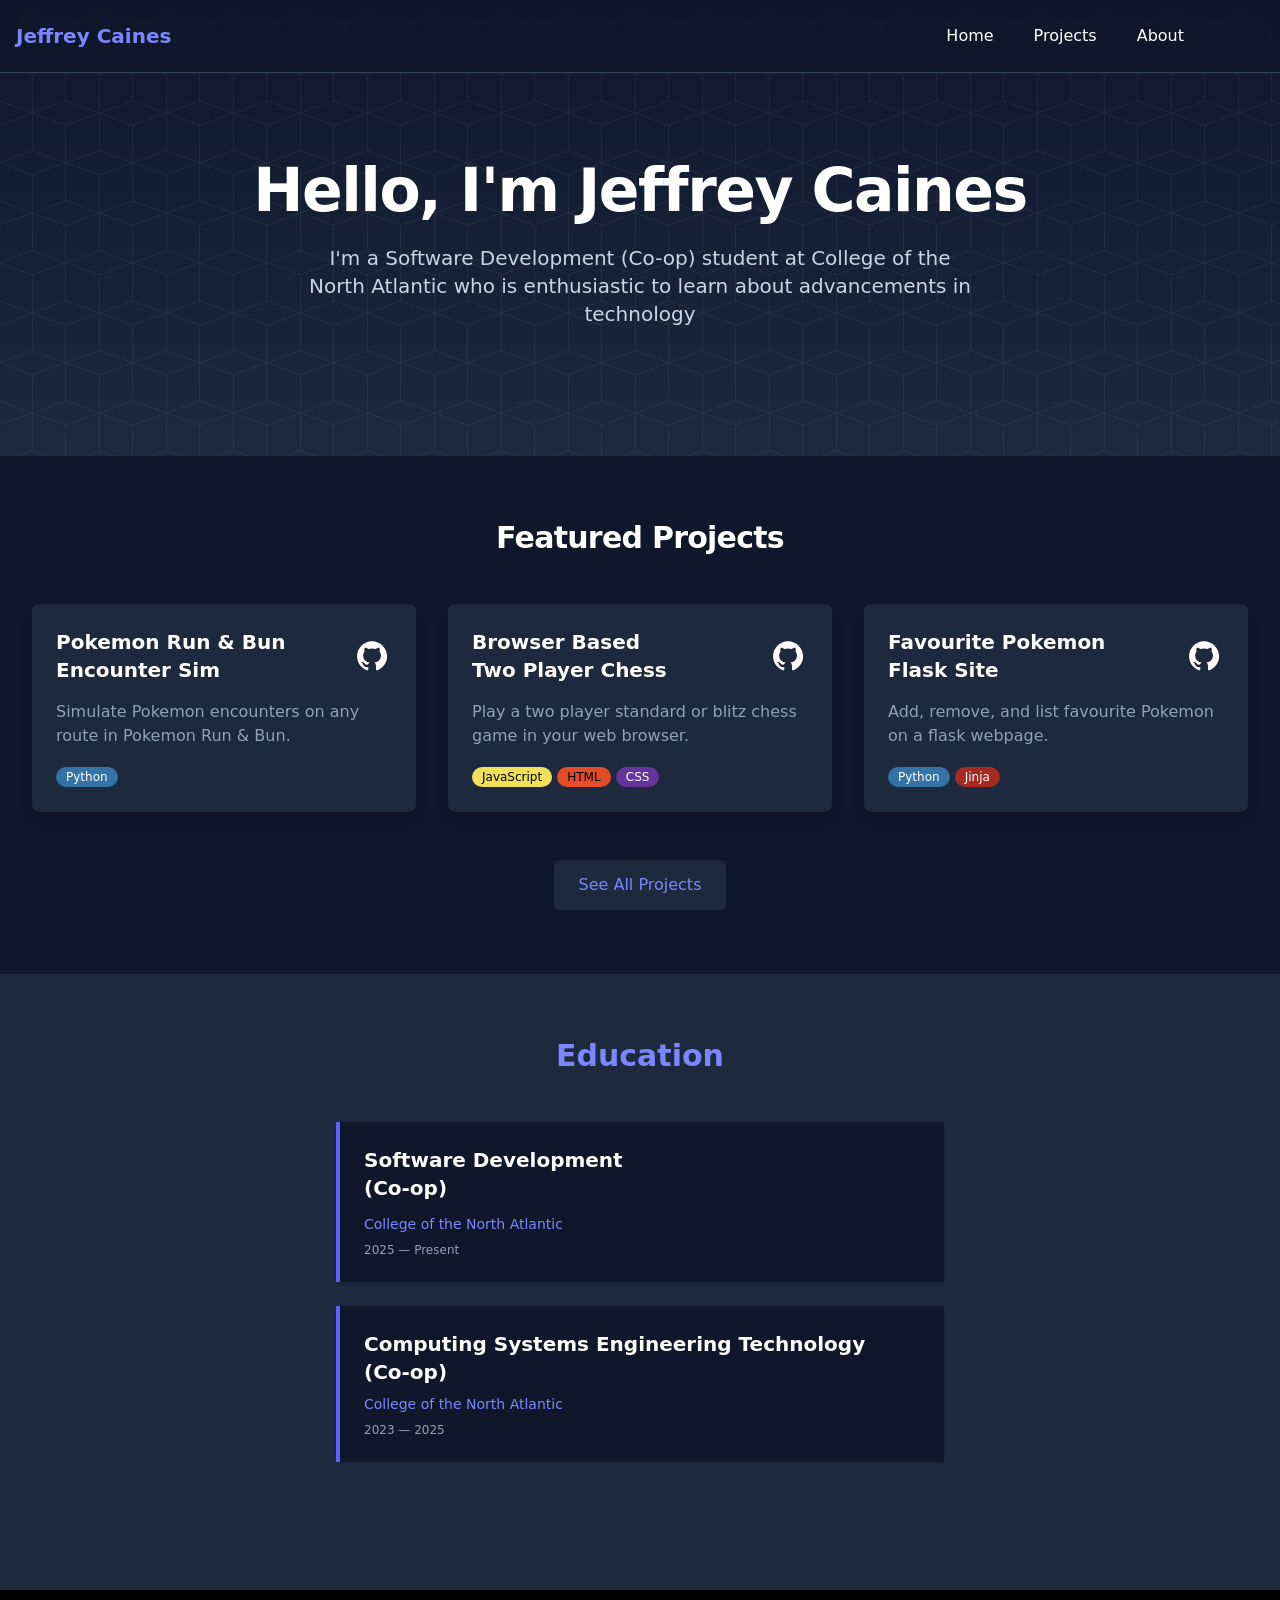
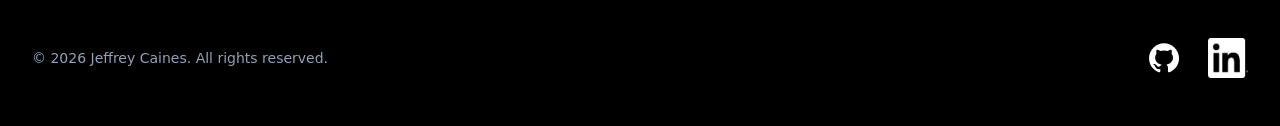
==== index.html @ e4be2f66 "Initial commit" ====
<!DOCTYPE html>
<html lang="en">
<head>
    <meta charset="UTF-8">
    <meta name="viewport" content="width=device-width, initial-scale=1.0">
    <title>Jeffrey Caines - Developer</title>
    <link href="./src/output.css" rel="stylesheet">
</head>
<body class="bg-slate-800 font-sans antialiased">
    <!-- Navigation -->
    <nav class="fixed top-0 z-50 w-full border-b backdrop-blur border-slate-700 bg-slate-900/80">
        <div class="mx-auto flex max-w-7xl items-center justify-between p-4">
            <a href="/" class="text-xl font-bold text-indigo-400">Jeffrey Caines</a>
            <button type="button" id="mobile-menu-toggle" class="inline-flex items-center justify-center rounded-md w-10 h-10 p-2 text-slate-400 hover:bg-slate-800 md:hidden">
                <svg class="h-5 w-5" fill="none" viewBox="0 0 24 24" stroke-width="1.5" stroke="currentColor"><path stroke-linecap="round" stroke-linejoin="round" d="M3.75 6.75h16.5M3.75 12h16.5m-16.5 5.25h16.5" aria-label="Open Mobile Navigation Menu"></path></svg>
            </button>
            <div class="hidden w-full md:block md:w-auto" id="mobile-menu">
                <ul class="font-medium flex flex-col p-4 border rounded-lg shadow-sm  border-slate-700 md:p-0 md:flex-row md:mr-16 md:items-center md:border-none md:shadow-none">
                    <li><a href="/"         class="block py-2 pl-2 rounded mx-4 text-white hover:bg-slate-800 hover:text-indigo-500">Home</a></li>
                    <li><a href="/projects" class="block py-2 pl-2 rounded mx-4 text-white hover:bg-slate-800 hover:text-indigo-500">Projects</a></li>
                    <li><a href="/about"    class="block py-2 pl-2 rounded mx-4 text-white hover:bg-slate-800 hover:text-indigo-500">About</a></li>
                    <!-- <li><a href="/resume"   class="block py-2 pl-2 rounded mx-4 text-white hover:bg-slate-800 hover:text-indigo-500">Resume</a></li> -->
                </ul>
            </div>
        </div>
    </nav>

    <!-- Hero Section -->
    <section class="relative overflow-hidden pt-32 pb-16 md:pt-40 md:pb-24 bg-gradient-to-b from-slate-900 to-slate-800">
        <div class="absolute inset-0 bg-hero-pattern opacity-30"></div>
        <div class="relative max-w-7xl mx-auto px-4 sm:px-6 lg:px-8 text-center">
            <h1 class="text-4xl font-extrabold tracking-tight md:text-5xl lg:text-6xl text-white mb-6">Hello, I'm Jeffrey Caines</h1>
            <p class="max-w-2xl mx-auto text-xl text-slate-300 mb-8">I'm a Software Development (Co-op) student at College of the North Atlantic who is enthusiastic to learn about advancements in technology</p>
        </div>
    </section>

    <!-- Featured Projects Preview -->
    <section class="py-16 bg-slate-900">
        <div class="max-w-7xl mx-auto px-4 sm:px-6 lg:px-8">
            <h2 class="text-center text-3xl font-bold tracking-tight text-white mb-12">Featured Projects</h2>
            <div class="grid grid-cols-1 gap-8 sm:grid-cols-2 lg:grid-cols-3">
                <!-- Project 1 -->
                <article class="flex flex-col rounded-lg shadow-lg overflow-hidden bg-slate-800 hover:shadow-xl transition-shadow duration-300">
                    <div class="p-6 flex-1">
                        <div class="flex items-center justify-between mb-4">
                            <h3 class="text-xl font-semibold text-white">Pokemon Run & Bun<br>Encounter Sim</h3>
                            <a href="https://github.com/JeffreyCaines/RnB-Encounter-Sim" target="_blank" rel="noopener noreferrer" aria-label="View on GitHub">
                                <img class="w-10 h-10" src="assets/GitHub_Invertocat_White_Clearspace.svg"></img>
                            </a>
                        </div>
                        <p class="text-slate-400 mb-4">Simulate Pokemon encounters on any route in Pokemon Run & Bun.</p>
                        <span class="inline-flex items-center px-2.5 py-0.5 rounded-full text-xs font-medium bg-python-color text-white">
                            Python
                        </span>
                    </div>
                </article>
                <!-- Project 2 -->
                <article class="flex flex-col rounded-lg shadow-lg overflow-hidden bg-slate-800 hover:shadow-xl transition-shadow duration-300">
                    <div class="p-6 flex-1">
                        <div class="flex items-center justify-between mb-4">
                            <h3 class="text-xl font-semibold text-white">Browser Based<br>Two Player Chess</h3>
                            <a href="https://github.com/Wandalea/chess" target="_blank" rel="noopener noreferrer" aria-label="View on GitHub">
                                <img class="w-10 h-10" src="assets/GitHub_Invertocat_White_Clearspace.svg"></img>
                            </a>
                        </div>
                            <p class="text-slate-400 mb-4">Play a two player standard or blitz chess game in your web browser.</p>
                            <span class="inline-flex items-center px-2.5 py-0.5 rounded-full text-xs font-medium 
                            bg-javascript-color
                            text-black">JavaScript</span>
                            <span class="inline-flex items-center px-2.5 py-0.5 rounded-full text-xs font-medium 
                            bg-html-color
                            text-html-alt-color">HTML</span>
                            <span class="inline-flex items-center px-2.5 py-0.5 rounded-full text-xs font-medium 
                            bg-css-color 
                            text-white">CSS</span>
                        </div>
                </article>
                <!-- Project 3 -->
                <article class="flex flex-col rounded-lg shadow-lg overflow-hidden bg-slate-800 hover:shadow-xl transition-shadow duration-300">
                    <div class="p-6 flex-1">
                        <div class="flex items-center justify-between mb-4">
                            <h3 class="text-xl font-semibold text-white">Favourite Pokemon<br>Flask Site<br></h3>
                            <a href="https://github.com//cp1895-flask-project" target="_blank" rel="noopener noreferrer" aria-label="View on GitHub">
                                <img class="w-10 h-10" src="assets/GitHub_Invertocat_White_Clearspace.svg"></img>
                            </a>
                        </div>
                            <p class="text-slate-400 mb-4">Add, remove, and list favourite Pokemon on a flask webpage.</p>
                            <span class="inline-flex items-center px-2.5 py-0.5 rounded-full text-xs font-medium bg-python-color text-white">
                                Python
                            </span>
                            <span class="inline-flex items-center px-2.5 py-0.5 rounded-full text-xs font-medium bg-jinja-color text-white">
                                Jinja
                            </span>
                        </div>
                    </article>
                </div>

            <div class="mt-12 text-center">
                <a href="/projects" class="inline-flex items-center justify-center px-6 py-3 border border-transparent text-base font-medium rounded-md focus:outline-none focus:ring-2 focus:ring-offset-2 focus:ring-indigo-500 bg-slate-800 text-indigo-400 hover:bg-slate-700">See All Projects</a>
            </div>
        </div>
    </section>

      <!-- Education Timeline -->
    <section class="py-16 bg-slate-800">
        <div class="max-w-2xl mx-auto px-4 sm:px-6 lg:px-8">
            <h2 id="experience-count" class="text-3xl font-bold text-center text-indigo-400 mb-12">Education</h2>

            <!-- Experience Item 1 -->
            <div class="relative pb-16">

                <!-- Content container -->
                <div class="relative">


                    <!-- Education Cards -->
                    <div class="grid grid-cols-1 md:grid-cols-1 gap-6">
 
                    <!-- Top entry: Software Development Co-op (most recent) -->
                    <div class="">
                        <div class="relative flex items-center justify-between px-6 py-6 bg-slate-900 border-l-4  border-indigo-500 shadow-sm">
                            <!-- Left side: dot + content -->
   
                                <div class="flex flex-col">
                                    <h3 class="text-xl font-bold text-white mb-2">
                                        <p>Software Development<br>(Co-op)</p>
                                    </h3>
                                    <p class="text-sm text-indigo-400 mt-1">College of the North Atlantic</p>
                                    <p class="text-xs text-slate-400 mt-2">2025 — Present</p>
                                </div>
                            <!-- Right side: empty space for symmetry -->
                        </div>
                    </div>

                    <!-- Bottom entry: Computing Systems Engineering Technology -->
                    <div class="">
                        <div class="relative flex items-center justify-between px-6 py-6 bg-slate-900 border-l-4 border-indigo-500 shadow-sm">
                            <!-- Right side: dot + content -->
                            <div>
                                <div>
                                    <h3 class="text-xl font-bold text-white mb-2">
                                        <p>Computing Systems Engineering Technology<br>(Co-op)</p>
                                    </h3>
                                    <p class="text-sm text-indigo-400 mt-1">College of the North Atlantic</p>
                                    <p class="text-xs text-slate-400 mt-2">2023 — 2025</p>
                                </div>
                            </div>
                            <!-- Left side: empty space for symmetry -->
                        </div>
                    </div>
                    </div>
                </div>
            </div>
        </div>
    </section>

    <!-- Footer -->
    <footer class="bg-black py-12">
        <div class="max-w-7xl mx-auto px-4 sm:px-6 lg:px-8">
            <div class="flex flex-col md:flex-row justify-between items-center">
                <div class="mb-4 md:mb-0">
                    <p class="text-slate-400 text-sm">© 2026 Jeffrey Caines. All rights reserved.</p>
                </div>
                <div class="flex space-x-6">
                    <a href="https://github.com/JeffreyCaines" target="_blank" rel="noopener noreferrer" aria-label="GitHub">
                        <img class="w-10 h-10" src="assets/GitHub_Invertocat_White_Clearspace.svg"></img>
                    </a>
                    <a href="https://linkedin.com/in/jcaines7" target="_blank" rel="noopener noreferrer" aria-label="LinkedIn">
                        <img class="w-10 h-10" src="assets/InBug-White.png"></img>
                    </a>
                </div>
            </div>
        </div>
    </footer>

<script src="main.js" defer></script>
</body>
</html>
---- src/output.css ----
/*! tailwindcss v4.3.0 | MIT License | https://tailwindcss.com */
@layer properties;
@layer theme, base, components, utilities;
@layer theme {
  :root, :host {
    --font-sans: ui-sans-serif, system-ui, sans-serif, "Apple Color Emoji",
      "Segoe UI Emoji", "Segoe UI Symbol", "Noto Color Emoji";
    --font-mono: ui-monospace, SFMono-Regular, Menlo, Monaco, Consolas, "Liberation Mono",
      "Courier New", monospace;
    --color-red-600: oklch(57.7% 0.245 27.325);
    --color-emerald-100: oklch(95% 0.052 163.051);
    --color-emerald-400: oklch(76.5% 0.177 163.223);
    --color-emerald-500: oklch(69.6% 0.17 162.48);
    --color-emerald-600: oklch(59.6% 0.145 163.225);
    --color-emerald-900: oklch(37.8% 0.077 168.94);
    --color-teal-600: oklch(60% 0.118 184.704);
    --color-cyan-500: oklch(71.5% 0.143 215.221);
    --color-cyan-600: oklch(60.9% 0.126 221.723);
    --color-blue-100: oklch(93.2% 0.032 255.585);
    --color-blue-500: oklch(62.3% 0.214 259.815);
    --color-blue-900: oklch(37.9% 0.146 265.522);
    --color-indigo-50: oklch(96.2% 0.018 272.314);
    --color-indigo-100: oklch(93% 0.034 272.788);
    --color-indigo-200: oklch(87% 0.065 274.039);
    --color-indigo-400: oklch(67.3% 0.182 276.935);
    --color-indigo-500: oklch(58.5% 0.233 277.117);
    --color-indigo-600: oklch(51.1% 0.262 276.966);
    --color-indigo-700: oklch(45.7% 0.24 277.023);
    --color-indigo-900: oklch(35.9% 0.144 278.697);
    --color-purple-300: oklch(82.7% 0.119 306.383);
    --color-purple-400: oklch(71.4% 0.203 305.504);
    --color-purple-600: oklch(55.8% 0.288 302.321);
    --color-pink-500: oklch(65.6% 0.241 354.308);
    --color-slate-50: oklch(98.4% 0.003 247.858);
    --color-slate-100: oklch(96.8% 0.007 247.896);
    --color-slate-200: oklch(92.9% 0.013 255.508);
    --color-slate-300: oklch(86.9% 0.022 252.894);
    --color-slate-400: oklch(70.4% 0.04 256.788);
    --color-slate-500: oklch(55.4% 0.046 257.417);
    --color-slate-600: oklch(44.6% 0.043 257.281);
    --color-slate-700: oklch(37.2% 0.044 257.287);
    --color-slate-800: oklch(27.9% 0.041 260.031);
    --color-slate-900: oklch(20.8% 0.042 265.755);
    --color-gray-700: oklch(37.3% 0.034 259.733);
    --color-gray-800: oklch(27.8% 0.033 256.848);
    --color-black: #000;
    --color-white: #fff;
    --spacing: 0.25rem;
    --container-2xl: 42rem;
    --container-3xl: 48rem;
    --container-4xl: 56rem;
    --container-7xl: 80rem;
    --text-xs: 0.75rem;
    --text-xs--line-height: calc(1 / 0.75);
    --text-sm: 0.875rem;
    --text-sm--line-height: calc(1.25 / 0.875);
    --text-base: 1rem;
    --text-base--line-height: calc(1.5 / 1);
    --text-lg: 1.125rem;
    --text-lg--line-height: calc(1.75 / 1.125);
    --text-xl: 1.25rem;
    --text-xl--line-height: calc(1.75 / 1.25);
    --text-2xl: 1.5rem;
    --text-2xl--line-height: calc(2 / 1.5);
    --text-3xl: 1.875rem;
    --text-3xl--line-height: calc(2.25 / 1.875);
    --text-4xl: 2.25rem;
    --text-4xl--line-height: calc(2.5 / 2.25);
    --text-5xl: 3rem;
    --text-5xl--line-height: 1;
    --text-6xl: 3.75rem;
    --text-6xl--line-height: 1;
    --font-weight-medium: 500;
    --font-weight-semibold: 600;
    --font-weight-bold: 700;
    --font-weight-extrabold: 800;
    --tracking-tight: -0.025em;
    --leading-relaxed: 1.625;
    --radius-md: 0.375rem;
    --radius-lg: 0.5rem;
    --radius-xl: 0.75rem;
    --default-transition-duration: 150ms;
    --default-transition-timing-function: cubic-bezier(0.4, 0, 0.2, 1);
    --default-font-family: var(--font-sans);
    --default-mono-font-family: var(--font-mono);
    --color-python-color: oklch(53.54% 0.1022 246.5);
    --color-javascript-color: oklch(89.61% 0.1527 102.08);
    --color-html-color: oklch(62.21% 0.1938 34.85);
    --color-css-color: oklch(44.03% 0.1603 303.37);
    --color-java-color: oklch(60.4% 0.1232 69.41);
    --color-c-color: oklch(44.95% 0 0);
    --color-csharp-color: oklch(53.9814% 0.179279 141.4299);
    --color-objectivec-color: oklch(65.66% 0.1838 258.62);
    --color-sql-color: oklch(71.46% 0.1579 67.02);
    --color-php-color: oklch(49.23% 0.0915 272.03);
    --color-xml-color: oklch(48.51% 0.1428 251.44);
    --color-jinja-color: oklch(47.96% 0.1608 28.48);
    --color-html-alt-color: contrast-color(var(--color-html-color) to white black);
    --background-image-hero-pattern: url('../assets/cubes.png');
  }
}
@layer base {
  *, ::after, ::before, ::backdrop, ::file-selector-button {
    box-sizing: border-box;
    margin: 0;
    padding: 0;
    border: 0 solid;
  }
  html, :host {
    line-height: 1.5;
    -webkit-text-size-adjust: 100%;
    tab-size: 4;
    font-family: var(--default-font-family, ui-sans-serif, system-ui, sans-serif, "Apple Color Emoji", "Segoe UI Emoji", "Segoe UI Symbol", "Noto Color Emoji");
    font-feature-settings: var(--default-font-feature-settings, normal);
    font-variation-settings: var(--default-font-variation-settings, normal);
    -webkit-tap-highlight-color: transparent;
  }
  hr {
    height: 0;
    color: inherit;
    border-top-width: 1px;
  }
  abbr:where([title]) {
    -webkit-text-decoration: underline dotted;
    text-decoration: underline dotted;
  }
  h1, h2, h3, h4, h5, h6 {
    font-size: inherit;
    font-weight: inherit;
  }
  a {
    color: inherit;
    -webkit-text-decoration: inherit;
    text-decoration: inherit;
  }
  b, strong {
    font-weight: bolder;
  }
  code, kbd, samp, pre {
    font-family: var(--default-mono-font-family, ui-monospace, SFMono-Regular, Menlo, Monaco, Consolas, "Liberation Mono", "Courier New", monospace);
    font-feature-settings: var(--default-mono-font-feature-settings, normal);
    font-variation-settings: var(--default-mono-font-variation-settings, normal);
    font-size: 1em;
  }
  small {
    font-size: 80%;
  }
  sub, sup {
    font-size: 75%;
    line-height: 0;
    position: relative;
    vertical-align: baseline;
  }
  sub {
    bottom: -0.25em;
  }
  sup {
    top: -0.5em;
  }
  table {
    text-indent: 0;
    border-color: inherit;
    border-collapse: collapse;
  }
  :-moz-focusring {
    outline: auto;
  }
  progress {
    vertical-align: baseline;
  }
  summary {
    display: list-item;
  }
  ol, ul, menu {
    list-style: none;
  }
  img, svg, video, canvas, audio, iframe, embed, object {
    display: block;
    vertical-align: middle;
  }
  img, video {
    max-width: 100%;
    height: auto;
  }
  button, input, select, optgroup, textarea, ::file-selector-button {
    font: inherit;
    font-feature-settings: inherit;
    font-variation-settings: inherit;
    letter-spacing: inherit;
    color: inherit;
    border-radius: 0;
    background-color: transparent;
    opacity: 1;
  }
  :where(select:is([multiple], [size])) optgroup {
    font-weight: bolder;
  }
  :where(select:is([multiple], [size])) optgroup option {
    padding-inline-start: 20px;
  }
  ::file-selector-button {
    margin-inline-end: 4px;
  }
  ::placeholder {
    opacity: 1;
  }
  @supports (not (-webkit-appearance: -apple-pay-button))  or (contain-intrinsic-size: 1px) {
    ::placeholder {
      color: currentcolor;
      @supports (color: color-mix(in lab, red, red)) {
        color: color-mix(in oklab, currentcolor 50%, transparent);
      }
    }
  }
  textarea {
    resize: vertical;
  }
  ::-webkit-search-decoration {
    -webkit-appearance: none;
  }
  ::-webkit-date-and-time-value {
    min-height: 1lh;
    text-align: inherit;
  }
  ::-webkit-datetime-edit {
    display: inline-flex;
  }
  ::-webkit-datetime-edit-fields-wrapper {
    padding: 0;
  }
  ::-webkit-datetime-edit, ::-webkit-datetime-edit-year-field, ::-webkit-datetime-edit-month-field, ::-webkit-datetime-edit-day-field, ::-webkit-datetime-edit-hour-field, ::-webkit-datetime-edit-minute-field, ::-webkit-datetime-edit-second-field, ::-webkit-datetime-edit-millisecond-field, ::-webkit-datetime-edit-meridiem-field {
    padding-block: 0;
  }
  ::-webkit-calendar-picker-indicator {
    line-height: 1;
  }
  :-moz-ui-invalid {
    box-shadow: none;
  }
  button, input:where([type="button"], [type="reset"], [type="submit"]), ::file-selector-button {
    appearance: button;
  }
  ::-webkit-inner-spin-button, ::-webkit-outer-spin-button {
    height: auto;
  }
  [hidden]:where(:not([hidden="until-found"])) {
    display: none !important;
  }
}
@layer utilities {
  .absolute {
    position: absolute;
  }
  .fixed {
    position: fixed;
  }
  .relative {
    position: relative;
  }
  .inset-0 {
    inset: calc(var(--spacing) * 0);
  }
  .top-0 {
    top: calc(var(--spacing) * 0);
  }
  .left-0 {
    left: calc(var(--spacing) * 0);
  }
  .left-\[-1\.688rem\] {
    left: -1.688rem;
  }
  .z-10 {
    z-index: 10;
  }
  .z-50 {
    z-index: 50;
  }
  .container {
    width: 100%;
    @media (width >= 40rem) {
      max-width: 40rem;
    }
    @media (width >= 48rem) {
      max-width: 48rem;
    }
    @media (width >= 64rem) {
      max-width: 64rem;
    }
    @media (width >= 80rem) {
      max-width: 80rem;
    }
    @media (width >= 96rem) {
      max-width: 96rem;
    }
  }
  .mx-4 {
    margin-inline: calc(var(--spacing) * 4);
  }
  .mx-auto {
    margin-inline: auto;
  }
  .my-auto {
    margin-block: auto;
  }
  .mt-1 {
    margin-top: calc(var(--spacing) * 1);
  }
  .mt-2 {
    margin-top: calc(var(--spacing) * 2);
  }
  .mt-3 {
    margin-top: calc(var(--spacing) * 3);
  }
  .mt-4 {
    margin-top: calc(var(--spacing) * 4);
  }
  .mt-5 {
    margin-top: calc(var(--spacing) * 5);
  }
  .mt-6 {
    margin-top: calc(var(--spacing) * 6);
  }
  .mt-7 {
    margin-top: calc(var(--spacing) * 7);
  }
  .mt-8 {
    margin-top: calc(var(--spacing) * 8);
  }
  .mt-10 {
    margin-top: calc(var(--spacing) * 10);
  }
  .mt-12 {
    margin-top: calc(var(--spacing) * 12);
  }
  .mt-30 {
    margin-top: calc(var(--spacing) * 30);
  }
  .mt-auto {
    margin-top: auto;
  }
  .mr-2 {
    margin-right: calc(var(--spacing) * 2);
  }
  .mr-6 {
    margin-right: calc(var(--spacing) * 6);
  }
  .mb-1 {
    margin-bottom: calc(var(--spacing) * 1);
  }
  .mb-2 {
    margin-bottom: calc(var(--spacing) * 2);
  }
  .mb-4 {
    margin-bottom: calc(var(--spacing) * 4);
  }
  .mb-6 {
    margin-bottom: calc(var(--spacing) * 6);
  }
  .mb-8 {
    margin-bottom: calc(var(--spacing) * 8);
  }
  .mb-12 {
    margin-bottom: calc(var(--spacing) * 12);
  }
  .mb-16 {
    margin-bottom: calc(var(--spacing) * 16);
  }
  .mb-auto {
    margin-bottom: auto;
  }
  .ml-16 {
    margin-left: calc(var(--spacing) * 16);
  }
  .line-clamp-3 {
    overflow: hidden;
    display: -webkit-box;
    -webkit-box-orient: vertical;
    -webkit-line-clamp: 3;
  }
  .block {
    display: block;
  }
  .flex {
    display: flex;
  }
  .grid {
    display: grid;
  }
  .hidden {
    display: none;
  }
  .inline-flex {
    display: inline-flex;
  }
  .table {
    display: table;
  }
  .h-4 {
    height: calc(var(--spacing) * 4);
  }
  .h-5 {
    height: calc(var(--spacing) * 5);
  }
  .h-7 {
    height: calc(var(--spacing) * 7);
  }
  .h-10 {
    height: calc(var(--spacing) * 10);
  }
  .h-12 {
    height: calc(var(--spacing) * 12);
  }
  .h-14 {
    height: calc(var(--spacing) * 14);
  }
  .h-16 {
    height: calc(var(--spacing) * 16);
  }
  .h-full {
    height: 100%;
  }
  .w-0 {
    width: calc(var(--spacing) * 0);
  }
  .w-0\.5 {
    width: calc(var(--spacing) * 0.5);
  }
  .w-4 {
    width: calc(var(--spacing) * 4);
  }
  .w-5 {
    width: calc(var(--spacing) * 5);
  }
  .w-7 {
    width: calc(var(--spacing) * 7);
  }
  .w-10 {
    width: calc(var(--spacing) * 10);
  }
  .w-12 {
    width: calc(var(--spacing) * 12);
  }
  .w-14 {
    width: calc(var(--spacing) * 14);
  }
  .w-16 {
    width: calc(var(--spacing) * 16);
  }
  .w-full {
    width: 100%;
  }
  .max-w-2xl {
    max-width: var(--container-2xl);
  }
  .max-w-3xl {
    max-width: var(--container-3xl);
  }
  .max-w-4xl {
    max-width: var(--container-4xl);
  }
  .max-w-7xl {
    max-width: var(--container-7xl);
  }
  .flex-1 {
    flex: 1;
  }
  .border-collapse {
    border-collapse: collapse;
  }
  .transform {
    transform: var(--tw-rotate-x,) var(--tw-rotate-y,) var(--tw-rotate-z,) var(--tw-skew-x,) var(--tw-skew-y,);
  }
  .resize {
    resize: both;
  }
  .grid-cols-1 {
    grid-template-columns: repeat(1, minmax(0, 1fr));
  }
  .flex-col {
    flex-direction: column;
  }
  .items-center {
    align-items: center;
  }
  .justify-between {
    justify-content: space-between;
  }
  .justify-center {
    justify-content: center;
  }
  .gap-2 {
    gap: calc(var(--spacing) * 2);
  }
  .gap-4 {
    gap: calc(var(--spacing) * 4);
  }
  .gap-6 {
    gap: calc(var(--spacing) * 6);
  }
  .gap-8 {
    gap: calc(var(--spacing) * 8);
  }
  .space-y-8 {
    :where(& > :not(:last-child)) {
      --tw-space-y-reverse: 0;
      margin-block-start: calc(calc(var(--spacing) * 8) * var(--tw-space-y-reverse));
      margin-block-end: calc(calc(var(--spacing) * 8) * calc(1 - var(--tw-space-y-reverse)));
    }
  }
  .space-x-6 {
    :where(& > :not(:last-child)) {
      --tw-space-x-reverse: 0;
      margin-inline-start: calc(calc(var(--spacing) * 6) * var(--tw-space-x-reverse));
      margin-inline-end: calc(calc(var(--spacing) * 6) * calc(1 - var(--tw-space-x-reverse)));
    }
  }
  .overflow-hidden {
    overflow: hidden;
  }
  .rounded {
    border-radius: 0.25rem;
  }
  .rounded-full {
    border-radius: calc(infinity * 1px);
  }
  .rounded-lg {
    border-radius: var(--radius-lg);
  }
  .rounded-md {
    border-radius: var(--radius-md);
  }
  .rounded-xl {
    border-radius: var(--radius-xl);
  }
  .border {
    border-style: var(--tw-border-style);
    border-width: 1px;
  }
  .border-4 {
    border-style: var(--tw-border-style);
    border-width: 4px;
  }
  .border-b {
    border-bottom-style: var(--tw-border-style);
    border-bottom-width: 1px;
  }
  .border-l-4 {
    border-left-style: var(--tw-border-style);
    border-left-width: 4px;
  }
  .border-indigo-500 {
    border-color: var(--color-indigo-500);
  }
  .border-slate-200 {
    border-color: var(--color-slate-200);
  }
  .border-slate-300 {
    border-color: var(--color-slate-300);
  }
  .border-slate-600 {
    border-color: var(--color-slate-600);
  }
  .border-slate-700 {
    border-color: var(--color-slate-700);
  }
  .border-slate-800 {
    border-color: var(--color-slate-800);
  }
  .border-slate-900 {
    border-color: var(--color-slate-900);
  }
  .border-transparent {
    border-color: transparent;
  }
  .border-white {
    border-color: var(--color-white);
  }
  .bg-black {
    background-color: var(--color-black);
  }
  .bg-blue-100 {
    background-color: var(--color-blue-100);
  }
  .bg-css-color {
    background-color: var(--color-css-color);
  }
  .bg-emerald-100 {
    background-color: var(--color-emerald-100);
  }
  .bg-gray-800 {
    background-color: var(--color-gray-800);
  }
  .bg-html-color {
    background-color: var(--color-html-color);
  }
  .bg-indigo-100 {
    background-color: var(--color-indigo-100);
  }
  .bg-indigo-500 {
    background-color: var(--color-indigo-500);
  }
  .bg-indigo-600 {
    background-color: var(--color-indigo-600);
  }
  .bg-javascript-color {
    background-color: var(--color-javascript-color);
  }
  .bg-jinja-color {
    background-color: var(--color-jinja-color);
  }
  .bg-python-color {
    background-color: var(--color-python-color);
  }
  .bg-slate-50 {
    background-color: var(--color-slate-50);
  }
  .bg-slate-200 {
    background-color: var(--color-slate-200);
  }
  .bg-slate-800 {
    background-color: var(--color-slate-800);
  }
  .bg-slate-900 {
    background-color: var(--color-slate-900);
  }
  .bg-slate-900\/80 {
    background-color: color-mix(in srgb, oklch(20.8% 0.042 265.755) 80%, transparent);
    @supports (color: color-mix(in lab, red, red)) {
      background-color: color-mix(in oklab, var(--color-slate-900) 80%, transparent);
    }
  }
  .bg-white {
    background-color: var(--color-white);
  }
  .bg-white\/80 {
    background-color: color-mix(in srgb, #fff 80%, transparent);
    @supports (color: color-mix(in lab, red, red)) {
      background-color: color-mix(in oklab, var(--color-white) 80%, transparent);
    }
  }
  .bg-gradient-to-b {
    --tw-gradient-position: to bottom in oklab;
    background-image: linear-gradient(var(--tw-gradient-stops));
  }
  .bg-gradient-to-br {
    --tw-gradient-position: to bottom right in oklab;
    background-image: linear-gradient(var(--tw-gradient-stops));
  }
  .bg-gradient-to-r {
    --tw-gradient-position: to right in oklab;
    background-image: linear-gradient(var(--tw-gradient-stops));
  }
  .bg-\[url\(\'assets\/cubes\.png\'\)\] {
    background-image: url('assets/cubes.png');
  }
  .bg-\[url\(\'https\:\/\/www\.transparenttextures\.com\/patterns\/cubes\.png\'\)\] {
    background-image: url('https://www.transparenttextures.com/patterns/cubes.png');
  }
  .bg-hero-pattern {
    background-image: var(--background-image-hero-pattern);
  }
  .from-blue-500 {
    --tw-gradient-from: var(--color-blue-500);
    --tw-gradient-stops: var(--tw-gradient-via-stops, var(--tw-gradient-position), var(--tw-gradient-from) var(--tw-gradient-from-position), var(--tw-gradient-to) var(--tw-gradient-to-position));
  }
  .from-emerald-500 {
    --tw-gradient-from: var(--color-emerald-500);
    --tw-gradient-stops: var(--tw-gradient-via-stops, var(--tw-gradient-position), var(--tw-gradient-from) var(--tw-gradient-from-position), var(--tw-gradient-to) var(--tw-gradient-to-position));
  }
  .from-indigo-50 {
    --tw-gradient-from: var(--color-indigo-50);
    --tw-gradient-stops: var(--tw-gradient-via-stops, var(--tw-gradient-position), var(--tw-gradient-from) var(--tw-gradient-from-position), var(--tw-gradient-to) var(--tw-gradient-to-position));
  }
  .from-indigo-500 {
    --tw-gradient-from: var(--color-indigo-500);
    --tw-gradient-stops: var(--tw-gradient-via-stops, var(--tw-gradient-position), var(--tw-gradient-from) var(--tw-gradient-from-position), var(--tw-gradient-to) var(--tw-gradient-to-position));
  }
  .from-slate-50 {
    --tw-gradient-from: var(--color-slate-50);
    --tw-gradient-stops: var(--tw-gradient-via-stops, var(--tw-gradient-position), var(--tw-gradient-from) var(--tw-gradient-from-position), var(--tw-gradient-to) var(--tw-gradient-to-position));
  }
  .from-slate-900 {
    --tw-gradient-from: var(--color-slate-900);
    --tw-gradient-stops: var(--tw-gradient-via-stops, var(--tw-gradient-position), var(--tw-gradient-from) var(--tw-gradient-from-position), var(--tw-gradient-to) var(--tw-gradient-to-position));
  }
  .via-purple-300 {
    --tw-gradient-via: var(--color-purple-300);
    --tw-gradient-via-stops: var(--tw-gradient-position), var(--tw-gradient-from) var(--tw-gradient-from-position), var(--tw-gradient-via) var(--tw-gradient-via-position), var(--tw-gradient-to) var(--tw-gradient-to-position);
    --tw-gradient-stops: var(--tw-gradient-via-stops);
  }
  .via-purple-600 {
    --tw-gradient-via: var(--color-purple-600);
    --tw-gradient-via-stops: var(--tw-gradient-position), var(--tw-gradient-from) var(--tw-gradient-from-position), var(--tw-gradient-via) var(--tw-gradient-via-position), var(--tw-gradient-to) var(--tw-gradient-to-position);
    --tw-gradient-stops: var(--tw-gradient-via-stops);
  }
  .via-red-600 {
    --tw-gradient-via: var(--color-red-600);
    --tw-gradient-via-stops: var(--tw-gradient-position), var(--tw-gradient-from) var(--tw-gradient-from-position), var(--tw-gradient-via) var(--tw-gradient-via-position), var(--tw-gradient-to) var(--tw-gradient-to-position);
    --tw-gradient-stops: var(--tw-gradient-via-stops);
  }
  .via-teal-600 {
    --tw-gradient-via: var(--color-teal-600);
    --tw-gradient-via-stops: var(--tw-gradient-position), var(--tw-gradient-from) var(--tw-gradient-from-position), var(--tw-gradient-via) var(--tw-gradient-via-position), var(--tw-gradient-to) var(--tw-gradient-to-position);
    --tw-gradient-stops: var(--tw-gradient-via-stops);
  }
  .to-cyan-500 {
    --tw-gradient-to: var(--color-cyan-500);
    --tw-gradient-stops: var(--tw-gradient-via-stops, var(--tw-gradient-position), var(--tw-gradient-from) var(--tw-gradient-from-position), var(--tw-gradient-to) var(--tw-gradient-to-position));
  }
  .to-cyan-600 {
    --tw-gradient-to: var(--color-cyan-600);
    --tw-gradient-stops: var(--tw-gradient-via-stops, var(--tw-gradient-position), var(--tw-gradient-from) var(--tw-gradient-from-position), var(--tw-gradient-to) var(--tw-gradient-to-position));
  }
  .to-pink-500 {
    --tw-gradient-to: var(--color-pink-500);
    --tw-gradient-stops: var(--tw-gradient-via-stops, var(--tw-gradient-position), var(--tw-gradient-from) var(--tw-gradient-from-position), var(--tw-gradient-to) var(--tw-gradient-to-position));
  }
  .to-slate-800 {
    --tw-gradient-to: var(--color-slate-800);
    --tw-gradient-stops: var(--tw-gradient-via-stops, var(--tw-gradient-position), var(--tw-gradient-from) var(--tw-gradient-from-position), var(--tw-gradient-to) var(--tw-gradient-to-position));
  }
  .to-teal-600 {
    --tw-gradient-to: var(--color-teal-600);
    --tw-gradient-stops: var(--tw-gradient-via-stops, var(--tw-gradient-position), var(--tw-gradient-from) var(--tw-gradient-from-position), var(--tw-gradient-to) var(--tw-gradient-to-position));
  }
  .to-white {
    --tw-gradient-to: var(--color-white);
    --tw-gradient-stops: var(--tw-gradient-via-stops, var(--tw-gradient-position), var(--tw-gradient-from) var(--tw-gradient-from-position), var(--tw-gradient-to) var(--tw-gradient-to-position));
  }
  .p-2 {
    padding: calc(var(--spacing) * 2);
  }
  .p-4 {
    padding: calc(var(--spacing) * 4);
  }
  .p-6 {
    padding: calc(var(--spacing) * 6);
  }
  .p-8 {
    padding: calc(var(--spacing) * 8);
  }
  .px-2 {
    padding-inline: calc(var(--spacing) * 2);
  }
  .px-2\.5 {
    padding-inline: calc(var(--spacing) * 2.5);
  }
  .px-4 {
    padding-inline: calc(var(--spacing) * 4);
  }
  .px-6 {
    padding-inline: calc(var(--spacing) * 6);
  }
  .px-12 {
    padding-inline: calc(var(--spacing) * 12);
  }
  .py-0 {
    padding-block: calc(var(--spacing) * 0);
  }
  .py-0\.5 {
    padding-block: calc(var(--spacing) * 0.5);
  }
  .py-2 {
    padding-block: calc(var(--spacing) * 2);
  }
  .py-3 {
    padding-block: calc(var(--spacing) * 3);
  }
  .py-4 {
    padding-block: calc(var(--spacing) * 4);
  }
  .py-6 {
    padding-block: calc(var(--spacing) * 6);
  }
  .py-12 {
    padding-block: calc(var(--spacing) * 12);
  }
  .py-16 {
    padding-block: calc(var(--spacing) * 16);
  }
  .pt-32 {
    padding-top: calc(var(--spacing) * 32);
  }
  .pr-4 {
    padding-right: calc(var(--spacing) * 4);
  }
  .pb-16 {
    padding-bottom: calc(var(--spacing) * 16);
  }
  .pl-2 {
    padding-left: calc(var(--spacing) * 2);
  }
  .pl-3 {
    padding-left: calc(var(--spacing) * 3);
  }
  .pl-8 {
    padding-left: calc(var(--spacing) * 8);
  }
  .text-center {
    text-align: center;
  }
  .text-left {
    text-align: left;
  }
  .font-sans {
    font-family: var(--font-sans);
  }
  .text-2xl {
    font-size: var(--text-2xl);
    line-height: var(--tw-leading, var(--text-2xl--line-height));
  }
  .text-3xl {
    font-size: var(--text-3xl);
    line-height: var(--tw-leading, var(--text-3xl--line-height));
  }
  .text-4xl {
    font-size: var(--text-4xl);
    line-height: var(--tw-leading, var(--text-4xl--line-height));
  }
  .text-base {
    font-size: var(--text-base);
    line-height: var(--tw-leading, var(--text-base--line-height));
  }
  .text-lg {
    font-size: var(--text-lg);
    line-height: var(--tw-leading, var(--text-lg--line-height));
  }
  .text-sm {
    font-size: var(--text-sm);
    line-height: var(--tw-leading, var(--text-sm--line-height));
  }
  .text-xl {
    font-size: var(--text-xl);
    line-height: var(--tw-leading, var(--text-xl--line-height));
  }
  .text-xs {
    font-size: var(--text-xs);
    line-height: var(--tw-leading, var(--text-xs--line-height));
  }
  .leading-relaxed {
    --tw-leading: var(--leading-relaxed);
    line-height: var(--leading-relaxed);
  }
  .font-bold {
    --tw-font-weight: var(--font-weight-bold);
    font-weight: var(--font-weight-bold);
  }
  .font-extrabold {
    --tw-font-weight: var(--font-weight-extrabold);
    font-weight: var(--font-weight-extrabold);
  }
  .font-medium {
    --tw-font-weight: var(--font-weight-medium);
    font-weight: var(--font-weight-medium);
  }
  .font-semibold {
    --tw-font-weight: var(--font-weight-semibold);
    font-weight: var(--font-weight-semibold);
  }
  .tracking-tight {
    --tw-tracking: var(--tracking-tight);
    letter-spacing: var(--tracking-tight);
  }
  .text-black {
    color: var(--color-black);
  }
  .text-emerald-400 {
    color: var(--color-emerald-400);
  }
  .text-emerald-600 {
    color: var(--color-emerald-600);
  }
  .text-html-alt-color {
    color: var(--color-html-alt-color);
  }
  .text-indigo-400 {
    color: var(--color-indigo-400);
  }
  .text-indigo-600 {
    color: var(--color-indigo-600);
  }
  .text-indigo-700 {
    color: var(--color-indigo-700);
  }
  .text-purple-400 {
    color: var(--color-purple-400);
  }
  .text-slate-300 {
    color: var(--color-slate-300);
  }
  .text-slate-400 {
    color: var(--color-slate-400);
  }
  .text-slate-500 {
    color: var(--color-slate-500);
  }
  .text-slate-600 {
    color: var(--color-slate-600);
  }
  .text-slate-700 {
    color: var(--color-slate-700);
  }
  .text-slate-900 {
    color: var(--color-slate-900);
  }
  .text-white {
    color: var(--color-white);
  }
  .underline {
    text-decoration-line: underline;
  }
  .antialiased {
    -webkit-font-smoothing: antialiased;
    -moz-osx-font-smoothing: grayscale;
  }
  .opacity-30 {
    opacity: 30%;
  }
  .opacity-70 {
    opacity: 70%;
  }
  .opacity-80 {
    opacity: 80%;
  }
  .shadow-lg {
    --tw-shadow: 0 10px 15px -3px var(--tw-shadow-color, rgb(0 0 0 / 0.1)), 0 4px 6px -4px var(--tw-shadow-color, rgb(0 0 0 / 0.1));
    box-shadow: var(--tw-inset-shadow), var(--tw-inset-ring-shadow), var(--tw-ring-offset-shadow), var(--tw-ring-shadow), var(--tw-shadow);
  }
  .shadow-sm {
    --tw-shadow: 0 1px 3px 0 var(--tw-shadow-color, rgb(0 0 0 / 0.1)), 0 1px 2px -1px var(--tw-shadow-color, rgb(0 0 0 / 0.1));
    box-shadow: var(--tw-inset-shadow), var(--tw-inset-ring-shadow), var(--tw-ring-offset-shadow), var(--tw-ring-shadow), var(--tw-shadow);
  }
  .outline {
    outline-style: var(--tw-outline-style);
    outline-width: 1px;
  }
  .filter {
    filter: var(--tw-blur,) var(--tw-brightness,) var(--tw-contrast,) var(--tw-grayscale,) var(--tw-hue-rotate,) var(--tw-invert,) var(--tw-saturate,) var(--tw-sepia,) var(--tw-drop-shadow,);
  }
  .backdrop-blur {
    --tw-backdrop-blur: blur(8px);
    -webkit-backdrop-filter: var(--tw-backdrop-blur,) var(--tw-backdrop-brightness,) var(--tw-backdrop-contrast,) var(--tw-backdrop-grayscale,) var(--tw-backdrop-hue-rotate,) var(--tw-backdrop-invert,) var(--tw-backdrop-opacity,) var(--tw-backdrop-saturate,) var(--tw-backdrop-sepia,);
    backdrop-filter: var(--tw-backdrop-blur,) var(--tw-backdrop-brightness,) var(--tw-backdrop-contrast,) var(--tw-backdrop-grayscale,) var(--tw-backdrop-hue-rotate,) var(--tw-backdrop-invert,) var(--tw-backdrop-opacity,) var(--tw-backdrop-saturate,) var(--tw-backdrop-sepia,);
  }
  .backdrop-filter {
    -webkit-backdrop-filter: var(--tw-backdrop-blur,) var(--tw-backdrop-brightness,) var(--tw-backdrop-contrast,) var(--tw-backdrop-grayscale,) var(--tw-backdrop-hue-rotate,) var(--tw-backdrop-invert,) var(--tw-backdrop-opacity,) var(--tw-backdrop-saturate,) var(--tw-backdrop-sepia,);
    backdrop-filter: var(--tw-backdrop-blur,) var(--tw-backdrop-brightness,) var(--tw-backdrop-contrast,) var(--tw-backdrop-grayscale,) var(--tw-backdrop-hue-rotate,) var(--tw-backdrop-invert,) var(--tw-backdrop-opacity,) var(--tw-backdrop-saturate,) var(--tw-backdrop-sepia,);
  }
  .transition {
    transition-property: color, background-color, border-color, outline-color, text-decoration-color, fill, stroke, --tw-gradient-from, --tw-gradient-via, --tw-gradient-to, opacity, box-shadow, transform, translate, scale, rotate, filter, -webkit-backdrop-filter, backdrop-filter, display, content-visibility, overlay, pointer-events;
    transition-timing-function: var(--tw-ease, var(--default-transition-timing-function));
    transition-duration: var(--tw-duration, var(--default-transition-duration));
  }
  .transition-all {
    transition-property: all;
    transition-timing-function: var(--tw-ease, var(--default-transition-timing-function));
    transition-duration: var(--tw-duration, var(--default-transition-duration));
  }
  .transition-shadow {
    transition-property: box-shadow;
    transition-timing-function: var(--tw-ease, var(--default-transition-timing-function));
    transition-duration: var(--tw-duration, var(--default-transition-duration));
  }
  .duration-300 {
    --tw-duration: 300ms;
    transition-duration: 300ms;
  }
  .hover\:scale-105 {
    &:hover {
      @media (hover: hover) {
        --tw-scale-x: 105%;
        --tw-scale-y: 105%;
        --tw-scale-z: 105%;
        scale: var(--tw-scale-x) var(--tw-scale-y);
      }
    }
  }
  .hover\:bg-indigo-200 {
    &:hover {
      @media (hover: hover) {
        background-color: var(--color-indigo-200);
      }
    }
  }
  .hover\:bg-indigo-700 {
    &:hover {
      @media (hover: hover) {
        background-color: var(--color-indigo-700);
      }
    }
  }
  .hover\:bg-slate-100 {
    &:hover {
      @media (hover: hover) {
        background-color: var(--color-slate-100);
      }
    }
  }
  .hover\:bg-slate-700 {
    &:hover {
      @media (hover: hover) {
        background-color: var(--color-slate-700);
      }
    }
  }
  .hover\:bg-slate-800 {
    &:hover {
      @media (hover: hover) {
        background-color: var(--color-slate-800);
      }
    }
  }
  .hover\:text-indigo-500 {
    &:hover {
      @media (hover: hover) {
        color: var(--color-indigo-500);
      }
    }
  }
  .hover\:shadow-md {
    &:hover {
      @media (hover: hover) {
        --tw-shadow: 0 4px 6px -1px var(--tw-shadow-color, rgb(0 0 0 / 0.1)), 0 2px 4px -2px var(--tw-shadow-color, rgb(0 0 0 / 0.1));
        box-shadow: var(--tw-inset-shadow), var(--tw-inset-ring-shadow), var(--tw-ring-offset-shadow), var(--tw-ring-shadow), var(--tw-shadow);
      }
    }
  }
  .hover\:shadow-xl {
    &:hover {
      @media (hover: hover) {
        --tw-shadow: 0 20px 25px -5px var(--tw-shadow-color, rgb(0 0 0 / 0.1)), 0 8px 10px -6px var(--tw-shadow-color, rgb(0 0 0 / 0.1));
        box-shadow: var(--tw-inset-shadow), var(--tw-inset-ring-shadow), var(--tw-ring-offset-shadow), var(--tw-ring-shadow), var(--tw-shadow);
      }
    }
  }
  .focus\:border-transparent {
    &:focus {
      border-color: transparent;
    }
  }
  .focus\:ring-2 {
    &:focus {
      --tw-ring-shadow: var(--tw-ring-inset,) 0 0 0 calc(2px + var(--tw-ring-offset-width)) var(--tw-ring-color, currentcolor);
      box-shadow: var(--tw-inset-shadow), var(--tw-inset-ring-shadow), var(--tw-ring-offset-shadow), var(--tw-ring-shadow), var(--tw-shadow);
    }
  }
  .focus\:ring-indigo-500 {
    &:focus {
      --tw-ring-color: var(--color-indigo-500);
    }
  }
  .focus\:ring-offset-2 {
    &:focus {
      --tw-ring-offset-width: 2px;
      --tw-ring-offset-shadow: var(--tw-ring-inset,) 0 0 0 var(--tw-ring-offset-width) var(--tw-ring-offset-color);
    }
  }
  .focus\:outline-none {
    &:focus {
      --tw-outline-style: none;
      outline-style: none;
    }
  }
  .focus-visible\:outline {
    &:focus-visible {
      outline-style: var(--tw-outline-style);
      outline-width: 1px;
    }
  }
  .focus-visible\:outline-2 {
    &:focus-visible {
      outline-style: var(--tw-outline-style);
      outline-width: 2px;
    }
  }
  .focus-visible\:outline-offset-2 {
    &:focus-visible {
      outline-offset: 2px;
    }
  }
  .focus-visible\:outline-indigo-600 {
    &:focus-visible {
      outline-color: var(--color-indigo-600);
    }
  }
  .supports-backdrop-filter\:bg-black\/60 {
    @supports (backdrop-filter: var(--tw)) {
      background-color: color-mix(in srgb, #000 60%, transparent);
      @supports (color: color-mix(in lab, red, red)) {
        background-color: color-mix(in oklab, var(--color-black) 60%, transparent);
      }
    }
  }
  .supports-backdrop-filter\:bg-slate-900\/60 {
    @supports (backdrop-filter: var(--tw)) {
      background-color: color-mix(in srgb, oklch(20.8% 0.042 265.755) 60%, transparent);
      @supports (color: color-mix(in lab, red, red)) {
        background-color: color-mix(in oklab, var(--color-slate-900) 60%, transparent);
      }
    }
  }
  .supports-backdrop-filter\:bg-white\/60 {
    @supports (backdrop-filter: var(--tw)) {
      background-color: color-mix(in srgb, #fff 60%, transparent);
      @supports (color: color-mix(in lab, red, red)) {
        background-color: color-mix(in oklab, var(--color-white) 60%, transparent);
      }
    }
  }
  .supports-\[backdrop-filter\]\:bg-white\/60 {
    @supports (backdrop-filter: var(--tw)) {
      background-color: color-mix(in srgb, #fff 60%, transparent);
      @supports (color: color-mix(in lab, red, red)) {
        background-color: color-mix(in oklab, var(--color-white) 60%, transparent);
      }
    }
  }
  .sm\:grid-cols-2 {
    @media (width >= 40rem) {
      grid-template-columns: repeat(2, minmax(0, 1fr));
    }
  }
  .sm\:px-6 {
    @media (width >= 40rem) {
      padding-inline: calc(var(--spacing) * 6);
    }
  }
  .md\:mr-16 {
    @media (width >= 48rem) {
      margin-right: calc(var(--spacing) * 16);
    }
  }
  .md\:mb-0 {
    @media (width >= 48rem) {
      margin-bottom: calc(var(--spacing) * 0);
    }
  }
  .md\:block {
    @media (width >= 48rem) {
      display: block;
    }
  }
  .md\:hidden {
    @media (width >= 48rem) {
      display: none;
    }
  }
  .md\:w-1\/3 {
    @media (width >= 48rem) {
      width: calc(1 / 3 * 100%);
    }
  }
  .md\:w-2\/3 {
    @media (width >= 48rem) {
      width: calc(2 / 3 * 100%);
    }
  }
  .md\:w-auto {
    @media (width >= 48rem) {
      width: auto;
    }
  }
  .md\:grid-cols-1 {
    @media (width >= 48rem) {
      grid-template-columns: repeat(1, minmax(0, 1fr));
    }
  }
  .md\:grid-cols-2 {
    @media (width >= 48rem) {
      grid-template-columns: repeat(2, minmax(0, 1fr));
    }
  }
  .md\:grid-cols-3 {
    @media (width >= 48rem) {
      grid-template-columns: repeat(3, minmax(0, 1fr));
    }
  }
  .md\:flex-row {
    @media (width >= 48rem) {
      flex-direction: row;
    }
  }
  .md\:items-center {
    @media (width >= 48rem) {
      align-items: center;
    }
  }
  .md\:border-none {
    @media (width >= 48rem) {
      --tw-border-style: none;
      border-style: none;
    }
  }
  .md\:p-0 {
    @media (width >= 48rem) {
      padding: calc(var(--spacing) * 0);
    }
  }
  .md\:pt-40 {
    @media (width >= 48rem) {
      padding-top: calc(var(--spacing) * 40);
    }
  }
  .md\:pb-24 {
    @media (width >= 48rem) {
      padding-bottom: calc(var(--spacing) * 24);
    }
  }
  .md\:text-5xl {
    @media (width >= 48rem) {
      font-size: var(--text-5xl);
      line-height: var(--tw-leading, var(--text-5xl--line-height));
    }
  }
  .md\:shadow-none {
    @media (width >= 48rem) {
      --tw-shadow: 0 0 #0000;
      box-shadow: var(--tw-inset-shadow), var(--tw-inset-ring-shadow), var(--tw-ring-offset-shadow), var(--tw-ring-shadow), var(--tw-shadow);
    }
  }
  .md\:hover\:bg-transparent {
    @media (width >= 48rem) {
      &:hover {
        @media (hover: hover) {
          background-color: transparent;
        }
      }
    }
  }
  .lg\:grid-cols-3 {
    @media (width >= 64rem) {
      grid-template-columns: repeat(3, minmax(0, 1fr));
    }
  }
  .lg\:px-8 {
    @media (width >= 64rem) {
      padding-inline: calc(var(--spacing) * 8);
    }
  }
  .lg\:text-6xl {
    @media (width >= 64rem) {
      font-size: var(--text-6xl);
      line-height: var(--tw-leading, var(--text-6xl--line-height));
    }
  }
  .dark\:border-slate-600 {
    @media (prefers-color-scheme: dark) {
      border-color: var(--color-slate-600);
    }
  }
  .dark\:border-slate-700 {
    @media (prefers-color-scheme: dark) {
      border-color: var(--color-slate-700);
    }
  }
  .dark\:border-slate-900 {
    @media (prefers-color-scheme: dark) {
      border-color: var(--color-slate-900);
    }
  }
  .dark\:bg-black {
    @media (prefers-color-scheme: dark) {
      background-color: var(--color-black);
    }
  }
  .dark\:bg-blue-900\/30 {
    @media (prefers-color-scheme: dark) {
      background-color: color-mix(in srgb, oklch(37.9% 0.146 265.522) 30%, transparent);
      @supports (color: color-mix(in lab, red, red)) {
        background-color: color-mix(in oklab, var(--color-blue-900) 30%, transparent);
      }
    }
  }
  .dark\:bg-emerald-900\/30 {
    @media (prefers-color-scheme: dark) {
      background-color: color-mix(in srgb, oklch(37.8% 0.077 168.94) 30%, transparent);
      @supports (color: color-mix(in lab, red, red)) {
        background-color: color-mix(in oklab, var(--color-emerald-900) 30%, transparent);
      }
    }
  }
  .dark\:bg-gray-700 {
    @media (prefers-color-scheme: dark) {
      background-color: var(--color-gray-700);
    }
  }
  .dark\:bg-indigo-900\/30 {
    @media (prefers-color-scheme: dark) {
      background-color: color-mix(in srgb, oklch(35.9% 0.144 278.697) 30%, transparent);
      @supports (color: color-mix(in lab, red, red)) {
        background-color: color-mix(in oklab, var(--color-indigo-900) 30%, transparent);
      }
    }
  }
  .dark\:bg-slate-700 {
    @media (prefers-color-scheme: dark) {
      background-color: var(--color-slate-700);
    }
  }
  .dark\:bg-slate-800 {
    @media (prefers-color-scheme: dark) {
      background-color: var(--color-slate-800);
    }
  }
  .dark\:bg-slate-900 {
    @media (prefers-color-scheme: dark) {
      background-color: var(--color-slate-900);
    }
  }
  .dark\:bg-slate-900\/50 {
    @media (prefers-color-scheme: dark) {
      background-color: color-mix(in srgb, oklch(20.8% 0.042 265.755) 50%, transparent);
      @supports (color: color-mix(in lab, red, red)) {
        background-color: color-mix(in oklab, var(--color-slate-900) 50%, transparent);
      }
    }
  }
  .dark\:bg-slate-900\/80 {
    @media (prefers-color-scheme: dark) {
      background-color: color-mix(in srgb, oklch(20.8% 0.042 265.755) 80%, transparent);
      @supports (color: color-mix(in lab, red, red)) {
        background-color: color-mix(in oklab, var(--color-slate-900) 80%, transparent);
      }
    }
  }
  .dark\:from-slate-900 {
    @media (prefers-color-scheme: dark) {
      --tw-gradient-from: var(--color-slate-900);
      --tw-gradient-stops: var(--tw-gradient-via-stops, var(--tw-gradient-position), var(--tw-gradient-from) var(--tw-gradient-from-position), var(--tw-gradient-to) var(--tw-gradient-to-position));
    }
  }
  .dark\:to-slate-800 {
    @media (prefers-color-scheme: dark) {
      --tw-gradient-to: var(--color-slate-800);
      --tw-gradient-stops: var(--tw-gradient-via-stops, var(--tw-gradient-position), var(--tw-gradient-from) var(--tw-gradient-from-position), var(--tw-gradient-to) var(--tw-gradient-to-position));
    }
  }
  .dark\:text-emerald-400 {
    @media (prefers-color-scheme: dark) {
      color: var(--color-emerald-400);
    }
  }
  .dark\:text-indigo-400 {
    @media (prefers-color-scheme: dark) {
      color: var(--color-indigo-400);
    }
  }
  .dark\:text-purple-400 {
    @media (prefers-color-scheme: dark) {
      color: var(--color-purple-400);
    }
  }
  .dark\:text-slate-300 {
    @media (prefers-color-scheme: dark) {
      color: var(--color-slate-300);
    }
  }
  .dark\:text-slate-400 {
    @media (prefers-color-scheme: dark) {
      color: var(--color-slate-400);
    }
  }
  .dark\:text-slate-900 {
    @media (prefers-color-scheme: dark) {
      color: var(--color-slate-900);
    }
  }
  .dark\:text-white {
    @media (prefers-color-scheme: dark) {
      color: var(--color-white);
    }
  }
  .dark\:hover\:bg-slate-700 {
    @media (prefers-color-scheme: dark) {
      &:hover {
        @media (hover: hover) {
          background-color: var(--color-slate-700);
        }
      }
    }
  }
  .dark\:hover\:bg-slate-800 {
    @media (prefers-color-scheme: dark) {
      &:hover {
        @media (hover: hover) {
          background-color: var(--color-slate-800);
        }
      }
    }
  }
  .dark\:hover\:text-indigo-500 {
    @media (prefers-color-scheme: dark) {
      &:hover {
        @media (hover: hover) {
          color: var(--color-indigo-500);
        }
      }
    }
  }
}
@property --tw-rotate-x {
  syntax: "*";
  inherits: false;
}
@property --tw-rotate-y {
  syntax: "*";
  inherits: false;
}
@property --tw-rotate-z {
  syntax: "*";
  inherits: false;
}
@property --tw-skew-x {
  syntax: "*";
  inherits: false;
}
@property --tw-skew-y {
  syntax: "*";
  inherits: false;
}
@property --tw-space-y-reverse {
  syntax: "*";
  inherits: false;
  initial-value: 0;
}
@property --tw-space-x-reverse {
  syntax: "*";
  inherits: false;
  initial-value: 0;
}
@property --tw-border-style {
  syntax: "*";
  inherits: false;
  initial-value: solid;
}
@property --tw-gradient-position {
  syntax: "*";
  inherits: false;
}
@property --tw-gradient-from {
  syntax: "<color>";
  inherits: false;
  initial-value: #0000;
}
@property --tw-gradient-via {
  syntax: "<color>";
  inherits: false;
  initial-value: #0000;
}
@property --tw-gradient-to {
  syntax: "<color>";
  inherits: false;
  initial-value: #0000;
}
@property --tw-gradient-stops {
  syntax: "*";
  inherits: false;
}
@property --tw-gradient-via-stops {
  syntax: "*";
  inherits: false;
}
@property --tw-gradient-from-position {
  syntax: "<length-percentage>";
  inherits: false;
  initial-value: 0%;
}
@property --tw-gradient-via-position {
  syntax: "<length-percentage>";
  inherits: false;
  initial-value: 50%;
}
@property --tw-gradient-to-position {
  syntax: "<length-percentage>";
  inherits: false;
  initial-value: 100%;
}
@property --tw-leading {
  syntax: "*";
  inherits: false;
}
@property --tw-font-weight {
  syntax: "*";
  inherits: false;
}
@property --tw-tracking {
  syntax: "*";
  inherits: false;
}
@property --tw-shadow {
  syntax: "*";
  inherits: false;
  initial-value: 0 0 #0000;
}
@property --tw-shadow-color {
  syntax: "*";
  inherits: false;
}
@property --tw-shadow-alpha {
  syntax: "<percentage>";
  inherits: false;
  initial-value: 100%;
}
@property --tw-inset-shadow {
  syntax: "*";
  inherits: false;
  initial-value: 0 0 #0000;
}
@property --tw-inset-shadow-color {
  syntax: "*";
  inherits: false;
}
@property --tw-inset-shadow-alpha {
  syntax: "<percentage>";
  inherits: false;
  initial-value: 100%;
}
@property --tw-ring-color {
  syntax: "*";
  inherits: false;
}
@property --tw-ring-shadow {
  syntax: "*";
  inherits: false;
  initial-value: 0 0 #0000;
}
@property --tw-inset-ring-color {
  syntax: "*";
  inherits: false;
}
@property --tw-inset-ring-shadow {
  syntax: "*";
  inherits: false;
  initial-value: 0 0 #0000;
}
@property --tw-ring-inset {
  syntax: "*";
  inherits: false;
}
@property --tw-ring-offset-width {
  syntax: "<length>";
  inherits: false;
  initial-value: 0px;
}
@property --tw-ring-offset-color {
  syntax: "*";
  inherits: false;
  initial-value: #fff;
}
@property --tw-ring-offset-shadow {
  syntax: "*";
  inherits: false;
  initial-value: 0 0 #0000;
}
@property --tw-outline-style {
  syntax: "*";
  inherits: false;
  initial-value: solid;
}
@property --tw-blur {
  syntax: "*";
  inherits: false;
}
@property --tw-brightness {
  syntax: "*";
  inherits: false;
}
@property --tw-contrast {
  syntax: "*";
  inherits: false;
}
@property --tw-grayscale {
  syntax: "*";
  inherits: false;
}
@property --tw-hue-rotate {
  syntax: "*";
  inherits: false;
}
@property --tw-invert {
  syntax: "*";
  inherits: false;
}
@property --tw-opacity {
  syntax: "*";
  inherits: false;
}
@property --tw-saturate {
  syntax: "*";
  inherits: false;
}
@property --tw-sepia {
  syntax: "*";
  inherits: false;
}
@property --tw-drop-shadow {
  syntax: "*";
  inherits: false;
}
@property --tw-drop-shadow-color {
  syntax: "*";
  inherits: false;
}
@property --tw-drop-shadow-alpha {
  syntax: "<percentage>";
  inherits: false;
  initial-value: 100%;
}
@property --tw-drop-shadow-size {
  syntax: "*";
  inherits: false;
}
@property --tw-backdrop-blur {
  syntax: "*";
  inherits: false;
}
@property --tw-backdrop-brightness {
  syntax: "*";
  inherits: false;
}
@property --tw-backdrop-contrast {
  syntax: "*";
  inherits: false;
}
@property --tw-backdrop-grayscale {
  syntax: "*";
  inherits: false;
}
@property --tw-backdrop-hue-rotate {
  syntax: "*";
  inherits: false;
}
@property --tw-backdrop-invert {
  syntax: "*";
  inherits: false;
}
@property --tw-backdrop-opacity {
  syntax: "*";
  inherits: false;
}
@property --tw-backdrop-saturate {
  syntax: "*";
  inherits: false;
}
@property --tw-backdrop-sepia {
  syntax: "*";
  inherits: false;
}
@property --tw-duration {
  syntax: "*";
  inherits: false;
}
@property --tw-scale-x {
  syntax: "*";
  inherits: false;
  initial-value: 1;
}
@property --tw-scale-y {
  syntax: "*";
  inherits: false;
  initial-value: 1;
}
@property --tw-scale-z {
  syntax: "*";
  inherits: false;
  initial-value: 1;
}
@layer properties {
  @supports ((-webkit-hyphens: none) and (not (margin-trim: inline))) or ((-moz-orient: inline) and (not (color:rgb(from red r g b)))) {
    *, ::before, ::after, ::backdrop {
      --tw-rotate-x: initial;
      --tw-rotate-y: initial;
      --tw-rotate-z: initial;
      --tw-skew-x: initial;
      --tw-skew-y: initial;
      --tw-space-y-reverse: 0;
      --tw-space-x-reverse: 0;
      --tw-border-style: solid;
      --tw-gradient-position: initial;
      --tw-gradient-from: #0000;
      --tw-gradient-via: #0000;
      --tw-gradient-to: #0000;
      --tw-gradient-stops: initial;
      --tw-gradient-via-stops: initial;
      --tw-gradient-from-position: 0%;
      --tw-gradient-via-position: 50%;
      --tw-gradient-to-position: 100%;
      --tw-leading: initial;
      --tw-font-weight: initial;
      --tw-tracking: initial;
      --tw-shadow: 0 0 #0000;
      --tw-shadow-color: initial;
      --tw-shadow-alpha: 100%;
      --tw-inset-shadow: 0 0 #0000;
      --tw-inset-shadow-color: initial;
      --tw-inset-shadow-alpha: 100%;
      --tw-ring-color: initial;
      --tw-ring-shadow: 0 0 #0000;
      --tw-inset-ring-color: initial;
      --tw-inset-ring-shadow: 0 0 #0000;
      --tw-ring-inset: initial;
      --tw-ring-offset-width: 0px;
      --tw-ring-offset-color: #fff;
      --tw-ring-offset-shadow: 0 0 #0000;
      --tw-outline-style: solid;
      --tw-blur: initial;
      --tw-brightness: initial;
      --tw-contrast: initial;
      --tw-grayscale: initial;
      --tw-hue-rotate: initial;
      --tw-invert: initial;
      --tw-opacity: initial;
      --tw-saturate: initial;
      --tw-sepia: initial;
      --tw-drop-shadow: initial;
      --tw-drop-shadow-color: initial;
      --tw-drop-shadow-alpha: 100%;
      --tw-drop-shadow-size: initial;
      --tw-backdrop-blur: initial;
      --tw-backdrop-brightness: initial;
      --tw-backdrop-contrast: initial;
      --tw-backdrop-grayscale: initial;
      --tw-backdrop-hue-rotate: initial;
      --tw-backdrop-invert: initial;
      --tw-backdrop-opacity: initial;
      --tw-backdrop-saturate: initial;
      --tw-backdrop-sepia: initial;
      --tw-duration: initial;
      --tw-scale-x: 1;
      --tw-scale-y: 1;
      --tw-scale-z: 1;
    }
  }
}
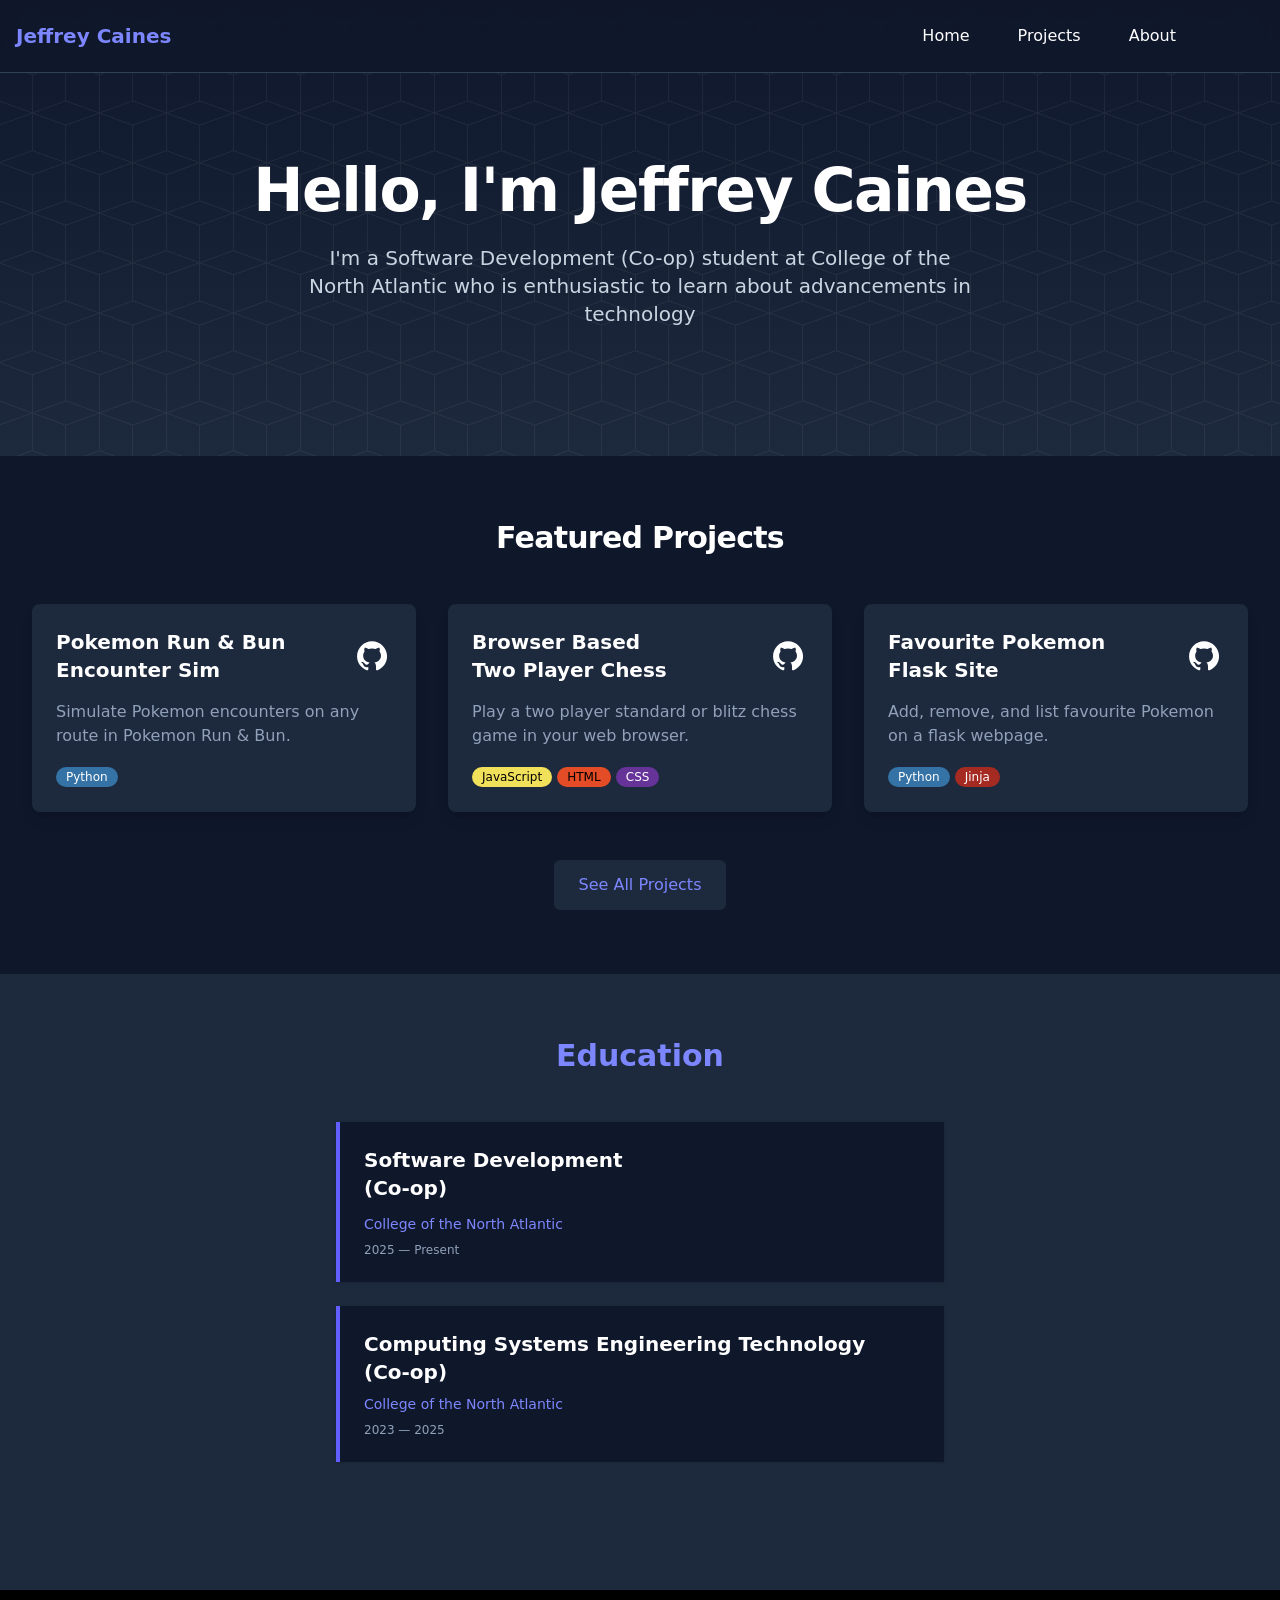
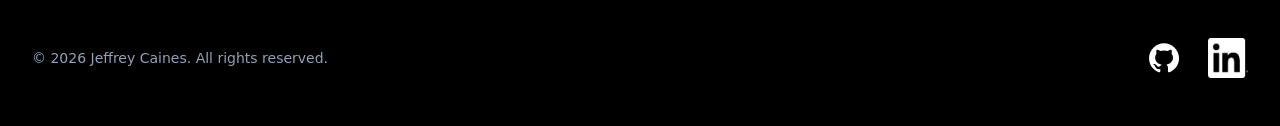
==== commit b8dace7f: "Update navbar href padding" ====
--- a/index.html
+++ b/index.html
@@ -16,9 +16,9 @@
             </button>
             <div class="hidden w-full md:block md:w-auto" id="mobile-menu">
                 <ul class="font-medium flex flex-col p-4 border rounded-lg shadow-sm  border-slate-700 md:p-0 md:flex-row md:mr-16 md:items-center md:border-none md:shadow-none">
-                    <li><a href="/"         class="block py-2 pl-2 rounded mx-4 text-white hover:bg-slate-800 hover:text-indigo-500">Home</a></li>
-                    <li><a href="/projects" class="block py-2 pl-2 rounded mx-4 text-white hover:bg-slate-800 hover:text-indigo-500">Projects</a></li>
-                    <li><a href="/about"    class="block py-2 pl-2 rounded mx-4 text-white hover:bg-slate-800 hover:text-indigo-500">About</a></li>
+                    <li><a href="/"         class="block py-2 px-2 rounded mx-4 text-white hover:bg-slate-800 hover:text-indigo-500">Home</a></li>
+                    <li><a href="/projects" class="block py-2 px-2 rounded mx-4 text-white hover:bg-slate-800 hover:text-indigo-500">Projects</a></li>
+                    <li><a href="/about"    class="block py-2 px-2 rounded mx-4 text-white hover:bg-slate-800 hover:text-indigo-500">About</a></li>
                     <!-- <li><a href="/resume"   class="block py-2 pl-2 rounded mx-4 text-white hover:bg-slate-800 hover:text-indigo-500">Resume</a></li> -->
                 </ul>
             </div>
